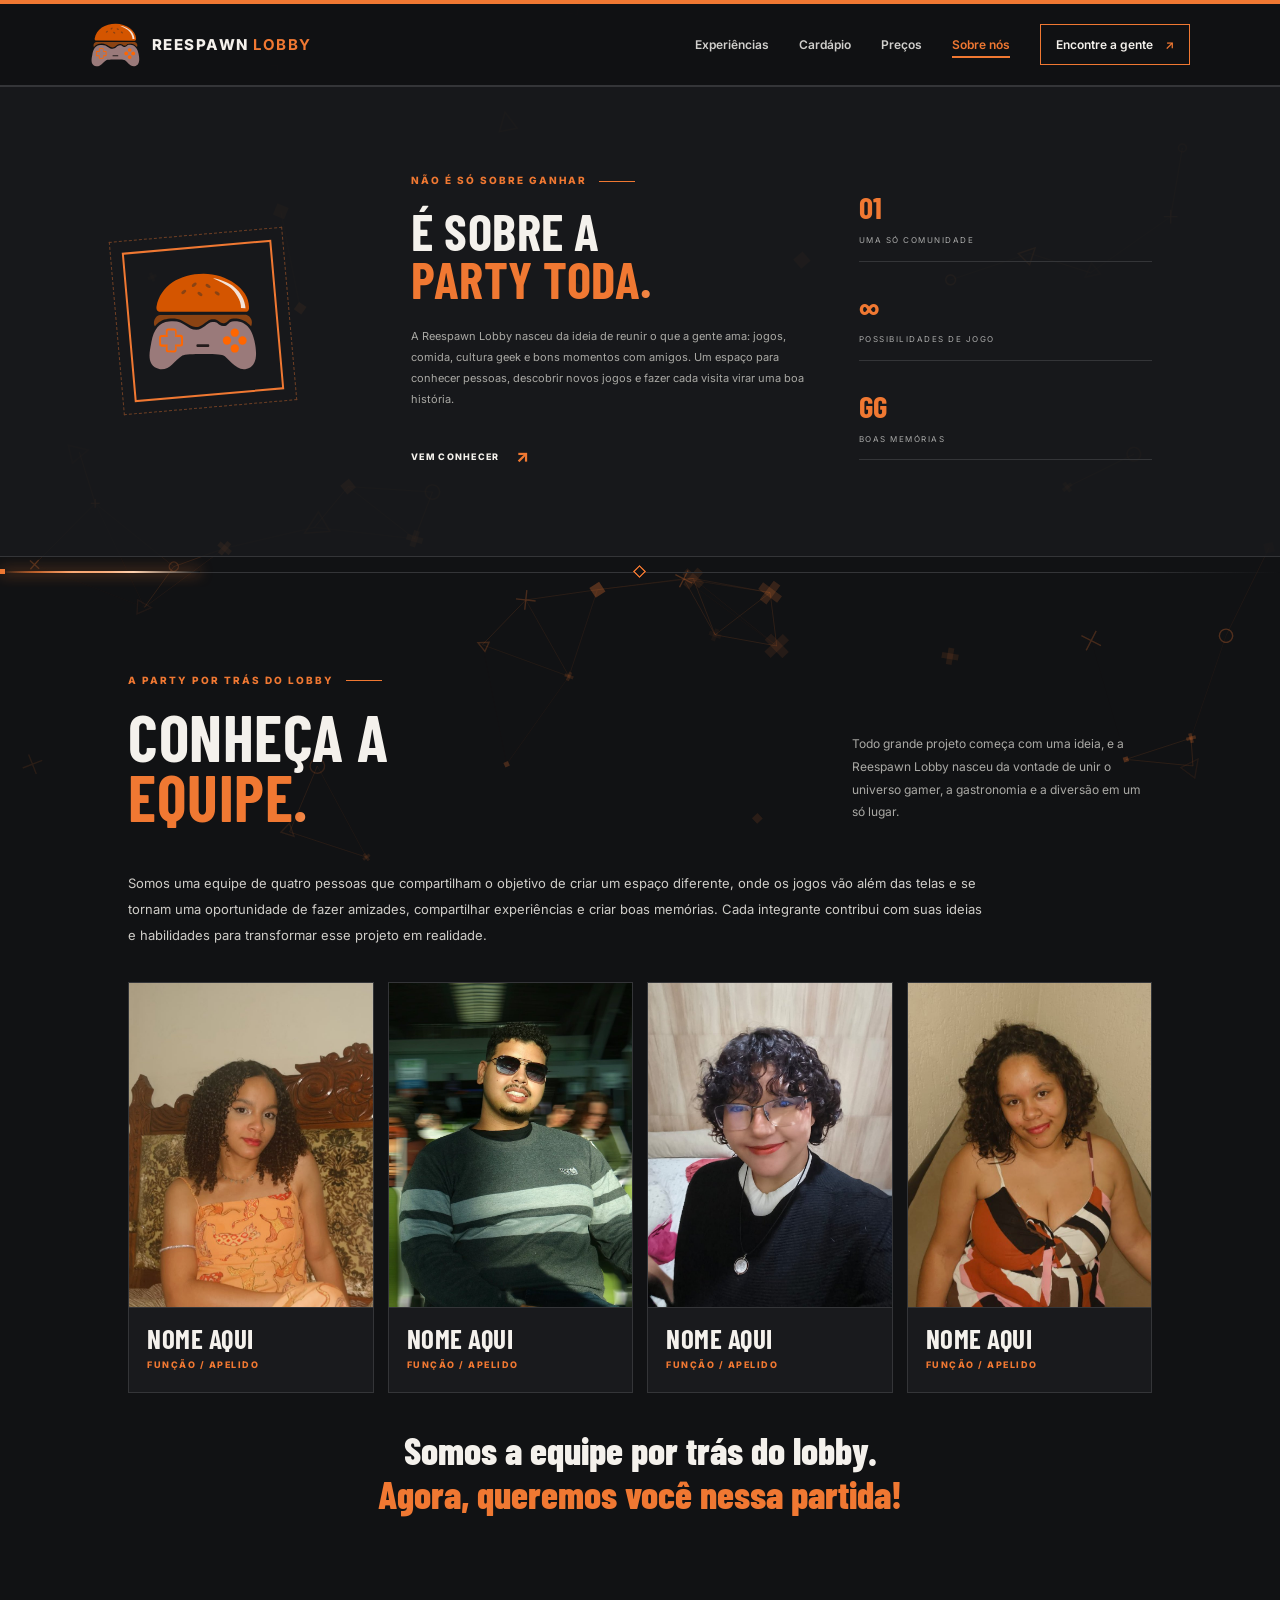
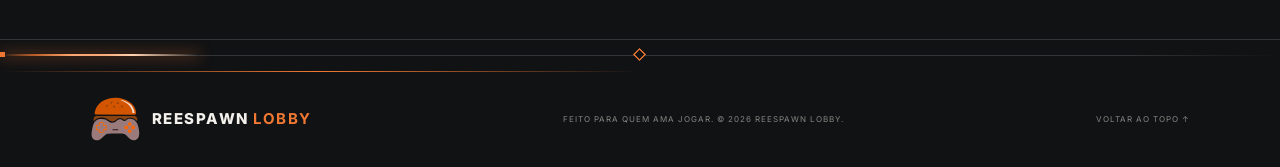
==== sobre.html @ b93eeaef "Reespawn Lobby" ====
<!DOCTYPE html>
<html lang="pt-BR">
<head>
  <meta charset="UTF-8">
  <meta name="viewport" content="width=device-width, initial-scale=1.0">
  <meta name="description" content="A história e a comunidade da Reespawn Lobby.">
  <title>Sobre nós | Reespawn Lobby</title>
  <link rel="icon" type="image/svg+xml" href="assets/logo-icon.svg">
  <link rel="preconnect" href="https://fonts.googleapis.com">
  <link rel="preconnect" href="https://fonts.gstatic.com" crossorigin>
  <link href="https://fonts.googleapis.com/css2?family=Barlow+Condensed:wght@600;700;800&family=Inter:wght@400;500;600;700&display=swap" rel="stylesheet">
  <link rel="stylesheet" href="style.css">
</head>
<body>
  <div class="top-line" id="inicio"></div>
  <header class="header">
    <a class="brand" href="index.html" aria-label="Reespawn Lobby - início">
      <img class="brand-logo" src="assets/logo-icon.svg" alt="">
      <span class="brand-name">REESPAWN <b>LOBBY</b></span>
    </a>
    <button class="menu-toggle" id="menuToggle" aria-label="Abrir menu" aria-expanded="false">☰</button>
    <nav class="nav" id="nav">
      <a href="experiencias.html">Experiências</a><a href="cardapio.html">Cardápio</a><a href="precos.html">Preços</a><a href="sobre.html" class="active" aria-current="page">Sobre nós</a>
      <a class="nav-cta" href="contato.html">Encontre a gente <span>↗</span></a>
    </nav>
  </header>

  <main>
    <section class="community" id="sobre">
      <div class="community-mark"><img src="assets/logo-icon.svg" alt="Logo Reespawn Lobby"></div>
      <div class="community-copy">
        <div class="eyebrow">NÃO É SÓ SOBRE GANHAR</div>
        <h2>É SOBRE A<br><span>PARTY TODA.</span></h2>
        <p>A Reespawn Lobby nasceu da ideia de reunir o que a gente ama: jogos, comida, cultura geek e bons momentos com amigos. Um espaço para conhecer pessoas, descobrir novos jogos e fazer cada visita virar uma boa história.</p>
        <a href="contato.html" class="text-link">VEM CONHECER <span>↗</span></a>
      </div>
      <div class="community-stats">
        <div><strong>01</strong><span>UMA SÓ COMUNIDADE</span></div>
        <div><strong>∞</strong><span>POSSIBILIDADES DE JOGO</span></div>
        <div><strong>GG</strong><span>BOAS MEMÓRIAS</span></div>
      </div>
    </section>
    <section class="team-section" id="equipe">
      <div class="section-heading">
        <div><div class="eyebrow">A PARTY POR TRÁS DO LOBBY</div><h2>CONHEÇA A<br><span>EQUIPE.</span></h2></div>
        <p>Todo grande projeto começa com uma ideia, e a Reespawn Lobby nasceu da vontade de unir o universo gamer, a gastronomia e a diversão em um só lugar.</p>
      </div>
      <p class="about-text">Somos uma equipe de quatro pessoas que compartilham o objetivo de criar um espaço diferente, onde os jogos vão além das telas e se tornam uma oportunidade de fazer amizades, compartilhar experiências e criar boas memórias. Cada integrante contribui com suas ideias e habilidades para transformar esse projeto em realidade.</p>
      <div class="team-grid" style="margin-top:34px">
        <article class="team-card">
          <div class="team-photo"><img src="assets/equipe/equipe-1.jpg" alt="Foto do colaborador 1" loading="lazy"></div>
          <div class="team-info"><b>NOME AQUI</b><span>FUNÇÃO / APELIDO</span></div>
        </article>
        <article class="team-card">
          <div class="team-photo"><img src="assets/equipe/equipe-2.jpg" alt="Foto do colaborador 2" loading="lazy"></div>
          <div class="team-info"><b>NOME AQUI</b><span>FUNÇÃO / APELIDO</span></div>
        </article>
        <article class="team-card">
          <div class="team-photo"><img src="assets/equipe/equipe-3.jpg" alt="Foto do colaborador 3" loading="lazy"></div>
          <div class="team-info"><b>NOME AQUI</b><span>FUNÇÃO / APELIDO</span></div>
        </article>
        <article class="team-card">
          <div class="team-photo"><img src="assets/equipe/equipe-4.jpg" alt="Foto do colaborador 4" loading="lazy"></div>
          <div class="team-info"><b>NOME AQUI</b><span>FUNÇÃO / APELIDO</span></div>
        </article>
      </div>
      <p class="team-closing">Somos a equipe por trás do lobby.<br><span>Agora, queremos você nessa partida!</span></p>
    </section>
  </main>

  <footer class="footer">
    <a class="brand" href="index.html"><img class="brand-logo" src="assets/logo-icon.svg" alt=""><span class="brand-name">REESPAWN <b>LOBBY</b></span></a>
    <p>FEITO PARA QUEM AMA JOGAR. © <span id="year"></span> REESPAWN LOBBY.</p>
    <a href="#inicio" class="back-top">VOLTAR AO TOPO ↑</a>
  </footer>
  <script src="config.js"></script>
  <script src="script.js"></script>
</body>
</html>
---- style.css ----
/* REESPAWN LOBBY — personalize as cores nas variáveis abaixo */
:root{--bg:#111214;--panel:#191a1d;--panel2:#202226;--orange:#f07832;--orange2:#ff985b;--text:#f4f1ec;--muted:#aaa9a5;--line:#343538;--display:"Barlow Condensed",Impact,sans-serif;--body:"Inter",Arial,sans-serif}
*{box-sizing:border-box}html{scroll-behavior:smooth;scroll-padding-top:90px}body{margin:0;background:var(--bg);color:var(--text);font-family:var(--body);line-height:1.6}a{color:inherit;text-decoration:none}button{font:inherit}.top-line{height:4px;background:var(--orange)}.header{height:82px;display:flex;align-items:center;justify-content:space-between;padding:0 7%;border-bottom:1px solid var(--line);background:rgba(17,18,20,.96);position:sticky;top:0;z-index:10;backdrop-filter:blur(12px)}.brand{display:flex;align-items:center;gap:11px}.brand-icon{width:39px;height:39px;border:2px solid var(--orange);display:grid;place-items:center;font-weight:800;font-size:23px;color:var(--orange);position:relative}.brand-icon span{font-size:12px;position:absolute;right:1px;bottom:-4px;background:var(--bg)}.brand-name{font-size:15px;font-weight:800;letter-spacing:1.5px}.brand-name b{color:var(--orange)}.nav{display:flex;align-items:center;gap:30px;font-size:12px;font-weight:600;color:#d0cfcc}.nav a:not(.nav-cta):hover,.text-link:hover{color:var(--orange)}.nav-cta{border:1px solid var(--orange);padding:10px 15px;color:var(--text)}.nav-cta span{color:var(--orange);margin-left:9px}.menu-toggle{display:none;background:none;color:var(--text);border:0;font-size:25px}
.hero{min-height:620px;padding:90px 10% 62px;position:relative;overflow:hidden;display:grid;grid-template-columns:1.1fr .9fr;align-items:center;border-bottom:1px solid var(--line)}.hero-grid{position:absolute;inset:0;background-image:linear-gradient(rgba(255,255,255,.025) 1px,transparent 1px),linear-gradient(90deg,rgba(255,255,255,.025) 1px,transparent 1px);background-size:45px 45px;mask-image:linear-gradient(90deg,black,transparent 90%);pointer-events:none}.hero-content{position:relative;z-index:1;max-width:570px}.eyebrow{font-size:10px;letter-spacing:2px;font-weight:800;color:var(--orange);margin-bottom:19px}.status-dot{display:inline-block;width:7px;height:7px;border-radius:50%;background:var(--orange);margin-right:8px;box-shadow:0 0 12px var(--orange)}h1,h2,h3,p{margin-top:0}h1,h2,h3{font-family:var(--display);line-height:.95;letter-spacing:.5px}h1{font-size:clamp(58px,7vw,94px);margin-bottom:24px;font-weight:800}h1 span,h2 span{color:var(--orange)}.hero-content>p{max-width:430px;color:var(--muted);font-size:14px;line-height:1.9}.hero-actions{display:flex;gap:12px;flex-wrap:wrap;margin-top:30px}.button{min-height:47px;display:inline-flex;align-items:center;justify-content:center;gap:20px;padding:0 20px;font-size:10px;font-weight:800;letter-spacing:1px;transition:transform .2s,background .2s}.button:hover{transform:translateY(-2px)}.button-primary{background:var(--orange);color:#171311}.button-primary:hover{background:var(--orange2)}.button-ghost{border:1px solid #55565a}.button span{font-size:17px}.hero-note{margin-top:46px;font-size:10px;letter-spacing:2px;font-weight:700}.note-icon{color:var(--orange);margin-right:8px}.hero-art{height:390px;position:relative;display:grid;place-items:center}.art-ring{position:absolute;border:1px solid rgba(240,120,50,.28);border-radius:50%;transform:rotate(-22deg)}.ring-one{width:350px;height:280px}.ring-two{width:285px;height:370px;transform:rotate(38deg)}.art-card{width:235px;height:300px;position:absolute;border:1px solid #5a3c2d;background:linear-gradient(145deg,#28201c,#151619 70%);padding:17px;box-shadow:0 25px 70px #0008}.card-back{transform:rotate(12deg) translate(34px,0);background:var(--orange);color:#21150e;font-family:var(--display);font-size:24px;line-height:.95;font-weight:800;padding-top:50px}.card-back strong{font-size:100px}.card-front{transform:rotate(-7deg);display:flex;flex-direction:column;justify-content:space-between;background:radial-gradient(circle at 50% 42%,#50301f,#1a1919 58%)}.card-top,.card-bottom{display:flex;justify-content:space-between;font-size:8px;letter-spacing:1.3px}.live{color:var(--orange)}.controller{font-size:75px;text-align:center;color:var(--orange);text-shadow:0 0 30px #f0783266;transform:rotate(-15deg)}.card-title{font-family:var(--display);font-weight:800;font-size:43px;line-height:.83}.card-title span{color:var(--orange)}.card-bottom{border-top:1px solid #ffffff25;padding-top:10px}.pixel{position:absolute;width:15px;height:15px;background:var(--orange);box-shadow:20px 0 var(--orange),0 20px var(--orange)}.pixel-one{right:5%;top:18%}.pixel-two{left:7%;bottom:14%;transform:scale(.55);opacity:.6}.floating-tag{position:absolute;right:0;bottom:14%;font-size:9px;letter-spacing:1px;background:#26272a;border:1px solid #4a4a4a;padding:10px 13px;transform:rotate(-5deg)}.floating-tag span{color:var(--orange);margin-left:8px}.hero-bottom{position:absolute;bottom:20px;left:7%;right:7%;display:flex;justify-content:space-between;color:#777;font-size:8px;letter-spacing:1.5px}.ticker{overflow:hidden;white-space:nowrap;background:var(--orange);color:#20150f;padding:13px 0;font-family:var(--display);font-size:21px;font-weight:800;letter-spacing:2px}.ticker div{word-spacing:12px;text-align:center}.ticker span{margin:0 18px}
.section{padding:100px 10%}.section-heading{display:flex;align-items:end;justify-content:space-between;gap:35px;margin-bottom:42px}.section-heading h2,.food-content h2,.community h2,.contact-section h2{font-size:clamp(43px,5vw,65px);margin-bottom:0}.section-heading>p{max-width:300px;color:var(--muted);font-size:12px;line-height:1.9;margin-bottom:4px}.experience-grid{display:grid;grid-template-columns:repeat(3,1fr);gap:14px}.experience-card{min-height:315px;padding:25px;background:var(--panel);border:1px solid var(--line);position:relative;overflow:hidden;transition:transform .25s,border-color .25s}.experience-card:hover{transform:translateY(-5px);border-color:var(--orange)}.experience-card:after{content:"";position:absolute;width:150px;height:150px;border:1px solid #f0783222;border-radius:50%;right:-65px;top:65px;box-shadow:0 0 0 18px #f0783207,0 0 0 36px #f0783205}.exp-number{font-size:9px;color:#8b8b87;letter-spacing:1.5px}.exp-symbol{font-size:39px;color:var(--orange);margin:31px 0 24px}.experience-card h3{font-size:27px;margin-bottom:12px}.experience-card p{font-size:11px;line-height:1.8;color:var(--muted);max-width:230px;min-height:58px}.text-link{display:inline-flex;gap:16px;align-items:center;font-size:9px;font-weight:800;letter-spacing:1.3px;margin-top:12px}.text-link span{color:var(--orange);font-size:17px}
.food-section{display:grid;grid-template-columns:1fr 1fr;background:#191a1c;border-top:1px solid var(--line);border-bottom:1px solid var(--line)}.food-visual{min-height:530px;position:relative;overflow:hidden;display:grid;place-items:center;background:radial-gradient(ellipse at center,#50301f 0%,#2a211d 35%,#171719 72%)}.food-visual:before,.food-visual:after{content:"";position:absolute;border:1px solid #f0783230;border-radius:50%;width:410px;height:410px}.food-visual:after{width:330px;height:330px}.food-plate{z-index:1;width:250px;height:250px;border-radius:50%;border:12px solid #d9d0c2;background:radial-gradient(circle,#f07832 0 4%,#42281d 5% 25%,#171719 26% 30%,#d9d0c2 31% 34%,#29201b 35%);display:flex;align-items:center;justify-content:center;flex-direction:column;box-shadow:0 15px 45px #0009,inset 0 0 0 4px #171719;transform:rotate(-12deg)}.food-plate span{font-family:var(--display);font-weight:800;font-size:68px;color:var(--orange);text-shadow:3px 3px #111}.food-plate small{font-size:13px;font-weight:800;color:#f4f1ec;letter-spacing:2px}.food-stamp{position:absolute;top:14%;left:14%;width:95px;height:95px;border:1px solid var(--orange);border-radius:50%;display:grid;place-content:center;text-align:center;font-size:9px;line-height:1.2;letter-spacing:1px;transform:rotate(-14deg)}.food-stamp b{font-size:14px;color:var(--orange)}.food-caption{position:absolute;bottom:10%;font-size:9px;letter-spacing:3px;color:#aaa}.food-content{padding:85px 12% 70px 10%;align-self:center}.food-content>p{font-size:12px;color:var(--muted);line-height:2;margin:25px 0}.food-features{display:grid;gap:17px;margin:28px 0}.food-features>div{display:flex;gap:13px;align-items:flex-start}.food-features>div>span{color:var(--orange);font-size:18px}.food-features section{display:grid;gap:4px}.food-features b{font-size:12px}.food-features small{font-size:10px;color:var(--muted)}.small-note{font-size:9px!important;color:#7f7f7b!important;margin-top:15px!important}.prices{background:var(--bg)}.price-tabs{display:flex;gap:8px;flex-wrap:wrap;margin-bottom:22px}.price-tab{background:transparent;border:1px solid var(--line);color:#aaa;padding:10px 18px;font-size:9px;letter-spacing:1px;font-weight:800;cursor:pointer}.price-tab.active,.price-tab:hover{background:var(--orange);border-color:var(--orange);color:#1c1511}.price-grid{display:grid;grid-template-columns:repeat(3,1fr);gap:12px}.price-card{background:var(--panel);border:1px solid var(--line);padding:22px;min-height:170px;display:flex;flex-direction:column}.price-category{font-size:8px;letter-spacing:1.5px;color:var(--orange);font-weight:800}.price-card h3{font-size:24px;margin:15px 0 8px}.price-card p{font-size:10px;color:var(--muted);line-height:1.7;margin-bottom:15px}.price-bottom{margin-top:auto;border-top:1px solid var(--line);padding-top:12px;display:flex;align-items:center;justify-content:space-between}.price-bottom strong{font-size:20px;color:var(--orange);font-family:var(--display)}.price-bottom span{font-size:8px;color:#888;letter-spacing:1px}.price-disclaimer{font-size:9px;color:#858581;margin-top:18px}code{color:var(--orange);font-size:.95em}
.community{padding:85px 10%;display:grid;grid-template-columns:.65fr 1.1fr .8fr;gap:45px;align-items:center;background:#1a1b1d;border-top:1px solid var(--line);border-bottom:1px solid var(--line)}.community-mark{width:150px;height:150px;border:2px solid var(--orange);display:grid;place-items:center;font-family:var(--display);font-size:92px;font-weight:800;color:var(--orange);position:relative;transform:rotate(-5deg)}.community-mark span{position:absolute;font-size:30px;right:15px;bottom:12px;background:#1a1b1d}.community-copy h2{font-size:51px}.community-copy>p{font-size:11px;line-height:1.9;color:var(--muted);margin:22px 0}.community-stats{display:grid;gap:20px}.community-stats>div{display:grid;gap:2px;border-bottom:1px solid var(--line);padding-bottom:14px}.community-stats strong{font-family:var(--display);font-size:31px;color:var(--orange)}.community-stats span{font-size:8px;letter-spacing:1.5px;color:#aaa}
.contact-section{padding:90px 10%;display:grid;grid-template-columns:1fr 1fr;gap:60px}.contact-section h2{font-size:clamp(52px,6vw,76px)}.contact-info>p{font-size:12px;color:var(--muted);line-height:1.9}.contact-line{display:flex;justify-content:space-between;gap:15px;border-bottom:1px solid var(--line);padding:14px 0;font-size:10px}.contact-line span{color:#858581;letter-spacing:1px}.contact-line b{text-align:right;font-weight:600}.contact-info .button{margin-top:25px}.footer{border-top:1px solid var(--line);padding:25px 7%;display:flex;align-items:center;justify-content:space-between;gap:20px}.footer p,.back-top{font-size:8px;letter-spacing:1px;color:#858581;margin:0}.back-top:hover{color:var(--orange)}
@media(max-width:900px){.header{padding:0 5%}.nav{gap:16px}.hero{padding-left:7%;padding-right:7%;grid-template-columns:1.1fr .9fr}.art-card{transform:scale(.85) rotate(-7deg)}.card-back{transform:scale(.85) rotate(12deg) translate(34px,0)}.section{padding:75px 7%}.food-content{padding:65px 8%}.community{padding:70px 7%;grid-template-columns:.5fr 1fr;gap:35px}.community-stats{grid-column:2;grid-template-columns:repeat(3,1fr)}.community-stats>div{border-bottom:0}.contact-section{padding:75px 7%}}
@media(max-width:680px){.header{height:70px}.menu-toggle{display:block}.nav{display:none;position:absolute;top:69px;left:0;right:0;padding:20px 6%;background:#17181a;border-bottom:1px solid var(--line);flex-direction:column;align-items:stretch;gap:0}.nav.open{display:flex}.nav a{padding:13px 0}.nav .nav-cta{padding:12px;margin-top:8px;text-align:center}.hero{display:block;padding:76px 7% 85px;min-height:auto}.hero-content{max-width:none}.hero h1{font-size:clamp(54px,13vw,76px)}.hero-art{height:330px;margin-top:10px}.art-card{transform:scale(.8) rotate(-7deg)}.card-back{transform:scale(.8) rotate(12deg) translate(34px,0)}.hero-bottom{left:7%;right:7%;font-size:7px}.hero-bottom span:last-child{display:none}.ticker{font-size:17px}.section{padding:68px 7%}.section-heading{display:block}.section-heading>p{margin-top:20px}.experience-grid,.price-grid{grid-template-columns:1fr}.experience-card{min-height:275px}.experience-card p{min-height:0}.food-section{grid-template-columns:1fr}.food-visual{min-height:360px}.food-plate{width:210px;height:210px}.food-content{padding:55px 7%}.food-content h2{font-size:51px}.community{grid-template-columns:1fr;padding:65px 7%;gap:30px}.community-mark{width:100px;height:100px;font-size:62px}.community-mark span{font-size:23px}.community-copy h2{font-size:48px}.community-stats{grid-column:auto;grid-template-columns:1fr 1fr 1fr;gap:10px}.community-stats span{font-size:7px}.contact-section{grid-template-columns:1fr;gap:32px;padding:65px 7%}.contact-line{font-size:9px}.footer{padding:25px 6%;flex-wrap:wrap}.footer p{order:3;width:100%;line-height:1.7}.brand-name{font-size:13px}}
@media(prefers-reduced-motion:reduce){html{scroll-behavior:auto}*,*::before,*::after{transition:none!important}}
/* LOGO E IMAGENS — adicionados */
.brand-logo{height:46px;width:auto;display:block}
.controller img{height:115px;width:auto;display:inline-block;filter:drop-shadow(0 0 22px #f0783255)}
.exp-symbol{margin:22px 0 18px}.exp-symbol img{height:78px;width:auto;display:block}
.food-img{z-index:1;width:min(340px,80%);height:auto;display:block;transform:rotate(-4deg)}
.community-mark img{width:78%;height:auto;display:block;transform:rotate(5deg)}
@media(max-width:680px){.brand-logo{height:40px}.food-img{width:min(280px,80%)}}
/* MULTIPÁGINAS — navegação e transições */
@view-transition{navigation:auto}
main{animation:pageIn .5s ease both}
@keyframes pageIn{from{opacity:0;transform:translateY(14px)}to{opacity:1;transform:none}}
.nav a.active:not(.nav-cta){color:var(--orange)}
.nav-cta.active{background:var(--orange);color:#171311}.nav-cta.active span{color:#171311}
.reveal{opacity:0;transform:translateY(22px);transition:opacity .6s ease,transform .6s ease}
.reveal.in{opacity:1;transform:none}
.experience-card.reveal.in{transition:opacity .6s ease,transform .25s,border-color .25s}
.explore-grid{display:grid;grid-template-columns:repeat(4,1fr);gap:14px}
a.experience-card{display:block;min-height:300px}
.explore .experience-card p{min-height:58px}
@media(max-width:900px){.explore-grid{grid-template-columns:repeat(2,1fr)}}
@media(max-width:680px){.explore-grid{grid-template-columns:1fr}}
.experiences,.prices{min-height:70vh}
@media(prefers-reduced-motion:reduce){main{animation:none}.reveal{opacity:1;transform:none}}
/* CARDÁPIO COMPLETO, PREÇOS, RESERVA E CONTATO */
.group-head{display:flex;align-items:baseline;justify-content:space-between;gap:20px;margin:42px 0 16px;padding-bottom:12px;border-bottom:1px solid var(--line)}
.group-head h3{font-size:34px;margin:0;color:var(--orange)}.group-head span{font-size:9px;letter-spacing:1.3px;color:#8b8b87}
.menu-controls{display:flex;flex-wrap:wrap;gap:18px 30px;align-items:center;justify-content:space-between;margin-bottom:6px}.menu-controls .price-tabs{margin-bottom:0}
.diet-filters{display:flex;gap:8px;flex-wrap:wrap;align-items:center}.diet-filters>span{font-size:9px;letter-spacing:1.3px;color:#8b8b87;margin-right:4px}
.diet-chip{background:transparent;border:1px solid var(--line);color:#aaa;border-radius:20px;padding:8px 14px;font-size:9px;font-weight:800;letter-spacing:1px;cursor:pointer;transition:.2s}
.diet-chip:hover,.diet-chip.active{border-color:var(--orange);color:var(--orange)}.diet-chip.active{background:#f0783218}
.menu-grid{display:grid;grid-template-columns:repeat(3,1fr);gap:14px}
.menu-card{background:var(--panel);border:1px solid var(--line);display:flex;flex-direction:column;transition:transform .25s,border-color .25s}.menu-card:hover{transform:translateY(-5px);border-color:var(--orange)}
.menu-photo{aspect-ratio:4/3;display:grid;place-items:center;background:radial-gradient(ellipse at center,#50301f 0%,#2a211d 40%,#171719 80%);border-bottom:1px solid var(--line);overflow:hidden}.menu-photo img{width:78%;height:86%;object-fit:contain;filter:drop-shadow(0 12px 18px #0008)}
.menu-body{padding:20px;display:flex;flex-direction:column;gap:12px;flex:1}.menu-top{display:flex;justify-content:space-between;align-items:baseline;gap:12px}.menu-top h3{font-size:27px;margin:0}.menu-top strong{font-family:var(--display);font-size:30px;color:var(--orange);white-space:nowrap}
.menu-body>p{font-size:11px;line-height:1.8;color:var(--muted);margin:0}.chips{display:flex;flex-wrap:wrap;gap:6px}
.chip{font-size:8px;letter-spacing:1px;font-weight:800;border:1px solid #4a4a4a;color:#bdbbb6;padding:4px 8px}.chip-green{border-color:#4d7a3a;color:#8fd16a}
.menu-body details{margin-top:auto;border-top:1px solid var(--line);padding-top:12px}.menu-body summary{cursor:pointer;font-size:9px;letter-spacing:1.3px;font-weight:800;color:var(--orange);list-style:none}.menu-body summary::after{content:" +"}.menu-body details[open] summary::after{content:" −"}
.menu-body details p{font-size:11px;line-height:1.8;color:var(--muted);margin:10px 0 0}
.allergen-note{margin-top:46px;padding:20px 22px;border:1px solid #5a3c2d;background:#f078320d;font-size:11px;line-height:1.9;color:var(--muted)}.allergen-note b{color:var(--orange);letter-spacing:1px}.allergen-note i{display:block;margin-top:6px;font-size:9px;color:#858581}
.empty{color:var(--muted);padding:40px 0}
#priceGroups .price-card{min-height:200px}#priceGroups .price-grid{grid-template-columns:repeat(3,1fr)}
.price-card .price-bottom strong{font-size:42px;line-height:1}.price-card .price-bottom span{font-size:9px;color:#aaa}
.price-card{transition:transform .25s,border-color .25s}.price-card:hover{transform:translateY(-4px);border-color:var(--orange)}
.inline-link{color:var(--orange);text-decoration:underline}
.reserva{background:#1a1b1d;border-top:1px solid var(--line)}
.steps{display:grid;grid-template-columns:repeat(4,1fr);gap:14px;margin-bottom:14px}.step{background:var(--panel);border:1px solid var(--line);padding:24px}.step b{font-family:var(--display);font-size:46px;color:var(--orange);line-height:1}.step h3{font-size:24px;margin:14px 0 8px}.step p{font-size:11px;line-height:1.8;color:var(--muted);margin:0}
.rules-grid{display:grid;grid-template-columns:repeat(3,1fr);gap:14px}.rule-card{border:1px solid var(--line);padding:24px;background:var(--bg)}.rule-card h3{font-size:24px;color:var(--orange);margin-bottom:12px}.rule-card ul{margin:0;padding-left:18px;font-size:11px;line-height:1.9;color:var(--muted)}
.reserva-cta{margin-top:34px;display:flex;flex-wrap:wrap;gap:16px 30px;align-items:center;justify-content:space-between;border-top:1px solid var(--line);padding-top:28px}.reserva-cta>p{font-family:var(--display);font-size:34px;font-weight:800;margin:0}.reserva-cta .hero-actions{margin:0}
.contact-layout{display:grid;grid-template-columns:1fr 1.1fr;gap:50px;align-items:start}.contact-col .hero-actions{margin-top:26px}
.contact-line b{max-width:65%}
.map-box{aspect-ratio:16/10;border:1px solid var(--line);background:var(--panel);overflow:hidden}.map-box iframe{width:100%;height:100%;border:0;filter:grayscale(.3) invert(.9) hue-rotate(180deg) contrast(.9)}
.map-empty{height:100%;display:grid;place-content:center;text-align:center;gap:8px;padding:20px;color:var(--muted);font-size:11px}.map-empty b{font-family:var(--display);font-size:34px;color:var(--orange)}
.route-btn{margin-top:14px}.how{margin-top:26px}.how h3{font-size:24px;color:var(--orange);margin-bottom:10px}.how ul{margin:0;padding-left:18px;font-size:11px;line-height:1.9;color:var(--muted)}
.form-section{background:#1a1b1d;border-top:1px solid var(--line)}
.contact-form{display:grid;grid-template-columns:repeat(3,1fr);gap:16px;max-width:900px}.contact-form label{display:grid;gap:8px;font-size:9px;letter-spacing:1.3px;font-weight:800;color:#aaa}.contact-form .full{grid-column:1/-1}.contact-form label[hidden]{display:none}
.contact-form input,.contact-form select,.contact-form textarea{font:inherit;font-size:13px;letter-spacing:0;font-weight:500;background:var(--bg);color:var(--text);border:1px solid var(--line);padding:13px 14px;border-radius:0;width:100%}
.contact-form input:focus,.contact-form select:focus,.contact-form textarea:focus{outline:0;border-color:var(--orange);box-shadow:0 0 0 3px #f0783222}
.contact-form button{border:0;cursor:pointer}.form-actions{display:flex;flex-wrap:wrap;align-items:center;gap:16px}.form-status{margin:0;font-size:11px;color:var(--muted)}.form-status.ok{color:#8fd16a}.form-status.err{color:#ff985b}
#toast{position:fixed;left:50%;bottom:26px;transform:translate(-50%,20px);background:var(--orange);color:#171311;font-size:12px;font-weight:700;padding:13px 20px;max-width:90vw;opacity:0;pointer-events:none;transition:.3s;z-index:50}#toast.show{opacity:1;transform:translate(-50%,0)}
@media(max-width:900px){.menu-grid,#priceGroups .price-grid,.rules-grid{grid-template-columns:repeat(2,1fr)}.steps{grid-template-columns:repeat(2,1fr)}.contact-layout{grid-template-columns:1fr}}
@media(max-width:680px){.menu-grid,#priceGroups .price-grid,.rules-grid,.steps{grid-template-columns:1fr}.contact-form{grid-template-columns:1fr}.group-head{flex-direction:column;gap:4px}.reserva-cta>p{font-size:28px}.contact-line b{max-width:60%}}
/* FOTOS DO CARDÁPIO — espaço reservado e subtítulos */
.menu-photo.ph{background:repeating-linear-gradient(135deg,#1b1c1f 0 14px,#17181a 14px 28px);flex-direction:column;gap:10px;align-content:center}
.menu-photo.ph .ph-logo{width:64px!important;height:auto!important;opacity:.35;filter:grayscale(.4) drop-shadow(none)}
.menu-photo.ph span{font-size:9px;letter-spacing:2px;color:#6f6f6b;font-weight:800}
.menu-photo img:not(.ph-logo){width:100%;height:100%;object-fit:cover;filter:none}
.sub-head{font-size:11px;letter-spacing:2px;color:#aaa;margin:26px 0 12px;font-weight:800;font-family:var(--body)}
.age-note{margin:0 0 6px;padding:12px 16px;border:1px solid #7a2e2e;background:#e5484d12;font-size:11px;color:#e8b4b4;line-height:1.7}.age-note b{color:#ff7b7b;margin-right:8px}
.chip-red{border-color:#8a3a3a;color:#ff8f8f}
.menu-photo{aspect-ratio:4/3}
@media(max-width:900px){.price-tabs{gap:6px}}

/* preços: extras, jogos e equipe */
.price-extra{margin-top:10px;font-size:9px;letter-spacing:1px;font-weight:800;color:var(--orange);border:1px dashed #f0783266;padding:7px 10px;text-align:center}
.game-card{min-height:0!important}.game-card h3{font-size:22px;margin:10px 0 6px}.game-card p{margin-bottom:0}
.game-note{font-size:10px;color:#858581;margin:14px 0 6px}
.exp-intro{max-width:760px;margin:0 0 42px;padding:22px 24px;border-left:3px solid var(--orange);background:var(--panel);font-size:13px;line-height:2;color:#cfcdc8}
.about-text{max-width:860px;margin:0 0 14px;font-size:13px;line-height:2;color:#cfcdc8}
.team-section{padding:85px 10%;border-bottom:1px solid var(--line)}
.team-grid{display:grid;grid-template-columns:repeat(4,1fr);gap:14px}
.team-card{background:var(--panel);border:1px solid var(--line);transition:transform .25s,border-color .25s}.team-card:hover{transform:translateY(-5px);border-color:var(--orange)}
.team-photo{aspect-ratio:3/4;overflow:hidden;border-bottom:1px solid var(--line);background:#171719}.team-photo img{width:100%;height:100%;object-fit:cover;object-position:center 22%;display:block}
.team-info{padding:16px 18px 20px;display:grid;gap:4px}.team-info b{font-family:var(--display);font-size:27px;letter-spacing:.5px;color:var(--text);line-height:1.1}
.team-info span{font-size:9px;letter-spacing:1.5px;font-weight:800;color:var(--orange)}
.team-closing{text-align:center;margin-top:36px;font-family:var(--display);font-size:clamp(26px,3.4vw,38px);font-weight:800;line-height:1.15}.team-closing span{color:var(--orange)}
@media(max-width:900px){.team-grid{grid-template-columns:repeat(2,1fr)}.team-section{padding:70px 7%}}
@media(max-width:680px){.team-grid{gap:10px}.team-info b{font-size:22px}}

/* ===== RESPONSIVIDADE COMPLETA — adicionado ===== */
img,svg,video,iframe{max-width:100%}
img{height:auto}
html{-webkit-text-size-adjust:100%;text-size-adjust:100%}
body{overflow-x:clip}
h1,h2,h3{overflow-wrap:break-word}
.contact-line b,.menu-top h3,.price-card h3{overflow-wrap:anywhere}
.header{padding-left:max(7%,env(safe-area-inset-left));padding-right:max(7%,env(safe-area-inset-right))}
#toast{bottom:max(26px,env(safe-area-inset-bottom))}
.price-tabs,.diet-filters{-webkit-overflow-scrolling:touch}

/* Telas muito grandes: conteúdo centralizado com largura máxima */
@media(min-width:1500px){
  .header,.footer{padding-left:max(7%,calc((100% - 1360px)/2));padding-right:max(7%,calc((100% - 1360px)/2))}
  .hero,.section,.community,.contact-section,.team-section{padding-left:max(10%,calc((100% - 1280px)/2));padding-right:max(10%,calc((100% - 1280px)/2))}
  .hero-bottom{left:max(7%,calc((100% - 1360px)/2));right:max(7%,calc((100% - 1360px)/2))}
}
@media(min-width:2000px){html{font-size:112.5%}}

/* Notebooks e tablets grandes: menu vira hambúrguer antes de quebrar */
@media(max-width:1020px){
  .menu-toggle{display:block;min-width:44px;min-height:44px;cursor:pointer}
  .nav{display:none;position:absolute;top:100%;left:0;right:0;padding:20px 6%;background:#17181a;border-bottom:1px solid var(--line);flex-direction:column;align-items:stretch;gap:0;font-size:14px;max-height:calc(100vh - 90px);overflow-y:auto}
  .nav.open{display:flex}
  .nav a{padding:14px 0}
  .nav .nav-cta{padding:14px;margin-top:8px;text-align:center}
}

/* Tablets */
@media(max-width:900px){
  .hero{display:block;min-height:auto;padding:76px 7% 90px}
  .hero-content{max-width:none}
  .hero-content>p{max-width:560px}
  .hero-art{height:360px;margin-top:20px}
  .experience-grid,.price-grid{grid-template-columns:repeat(2,1fr)}
  .experience-grid>:last-child:nth-child(odd){grid-column:1/-1}
  .food-section{grid-template-columns:1fr}
  .food-visual{min-height:380px}
  .food-content{padding:60px 7%}
  .contact-form{grid-template-columns:repeat(2,1fr)}
  .map-box{aspect-ratio:4/3}
  .section-heading{flex-wrap:wrap}
}

/* Celulares */
@media(max-width:680px){
  .nav{top:100%}
  .hero{padding:60px 6% 80px}
  .hero h1{font-size:clamp(40px,12.5vw,76px)}
  .hero-content>p{font-size:15px}
  .hero-actions .button{flex:1 1 100%}
  .hero-art{height:310px}
  .section-heading h2,.food-content h2,.community h2,.contact-section h2,.community-copy h2,.food-content h2{font-size:clamp(36px,11vw,51px)}
  .eyebrow{font-size:11px}
  .experience-card p,.food-content>p,.section-heading>p,.menu-body>p,.price-card p,.step p,.rule-card ul,.how ul,.about-text,.exp-intro{font-size:14px}
  .exp-intro,.about-text{line-height:1.8}
  .button{min-height:50px;font-size:12px}
  .text-link{font-size:11px;min-height:44px}
  .price-tabs{flex-wrap:nowrap;overflow-x:auto;margin-left:-6%;margin-right:-6%;padding:0 6% 8px;scrollbar-width:none}
  .price-tabs::-webkit-scrollbar{display:none}
  .price-tab{flex:0 0 auto;min-height:44px;font-size:11px;white-space:nowrap}
  .diet-chip{min-height:40px;font-size:11px}
  .diet-filters>span,.chip,.price-category,.price-bottom span,.group-head span{font-size:11px}
  .contact-line{flex-direction:column;gap:4px;font-size:13px}
  .contact-line b{max-width:100%;text-align:left}
  .contact-form label{font-size:11px}
  .contact-form input,.contact-form select,.contact-form textarea{font-size:16px;min-height:48px}
  .menu-top h3{font-size:24px}
  .menu-top strong{font-size:26px}
  .price-card .price-bottom strong{font-size:36px}
  .team-grid{grid-template-columns:repeat(2,1fr)}
  .team-info span{font-size:10px}
  .footer p,.back-top{font-size:11px}
  .age-note,.allergen-note{font-size:13px}
  .reserva-cta .hero-actions{width:100%}
  .reserva-cta .button{flex:1 1 100%}
  .map-box{aspect-ratio:1/1}
  .ticker{font-size:15px}
}

/* Celulares pequenos */
@media(max-width:380px){
  .brand-name{font-size:11px;letter-spacing:1px}
  .brand-logo{height:34px}
  .hero-art{height:270px}
  .art-card{transform:scale(.68) rotate(-7deg)}
  .card-back{transform:scale(.68) rotate(12deg) translate(34px,0)}
  .team-grid{grid-template-columns:1fr}
  .menu-top{flex-direction:column;gap:2px}
  .community-stats{grid-template-columns:1fr}
}

/* Celular deitado (paisagem): evita blocos altos demais */
@media(max-height:480px) and (orientation:landscape){
  .header{height:60px}
  .hero{padding-top:40px;padding-bottom:60px}
  .nav{max-height:calc(100vh - 70px)}
  .food-visual{min-height:300px}
}

/* Contato — painel ilustrativo no lugar do mapa */
.contact-layout{grid-template-columns:1fr 1fr;align-items:stretch}
.contact-visit-card{border:1px solid var(--line);background:linear-gradient(145deg,#202124,#171719);padding:clamp(28px,4vw,48px);display:flex;flex-direction:column;justify-content:center;min-height:100%;position:relative;overflow:hidden}
.contact-visit-card:after{content:"";position:absolute;width:230px;height:230px;border:1px solid #f0783226;border-radius:50%;right:-90px;bottom:-100px;box-shadow:0 0 0 30px #f0783210,0 0 0 60px #f0783208}
.visit-mark{font-size:10px;letter-spacing:2px;font-weight:800;color:#aaa;margin-bottom:28px}
.visit-mark span{color:var(--orange);margin-left:8px}
.contact-visit-card h3{font-family:var(--display);font-size:clamp(32px,4vw,52px);line-height:1.05;margin:0 0 18px}
.contact-visit-card h3 span{color:var(--orange)}
.contact-visit-card p{font-size:13px;line-height:1.9;color:var(--muted);max-width:430px;margin:0 0 30px}
.visit-note{border-top:1px solid var(--line);padding:15px 0;display:grid;gap:6px;position:relative;z-index:1}
.visit-note span{font-size:9px;letter-spacing:1.5px;color:#888;font-weight:800}
.visit-note b{font-size:13px;letter-spacing:.5px}
@media(max-width:900px){.contact-layout{grid-template-columns:1fr}.contact-visit-card{min-height:320px}}

/* ===== EFEITOS E ANIMAÇÕES — adicionados (só visual, nenhum texto alterado) ===== */
main,.footer{position:relative;z-index:1}
#fxCanvas{position:fixed;inset:0;width:100%;height:100%;z-index:0;pointer-events:none}
.cursor-glow{position:fixed;left:0;top:0;width:520px;height:520px;margin:-260px 0 0 -260px;border-radius:50%;background:radial-gradient(circle,rgba(240,120,50,.11),transparent 62%);pointer-events:none;z-index:0;opacity:0;transition:opacity .4s;will-change:transform}
.cursor-glow.on{opacity:1}
.scroll-progress{position:fixed;left:0;top:0;height:3px;width:100%;background:linear-gradient(90deg,var(--orange),#ffd2b0);box-shadow:0 0 12px var(--orange);transform-origin:0 50%;transform:scaleX(0);z-index:60;pointer-events:none}

/* fundos translúcidos para o fundo animado aparecer por trás */
.food-section{background:rgba(25,26,28,.84)}
.community,.reserva,.form-section{background:rgba(26,27,29,.84)}

/* ---- HERO ---- */
.hero-grid{animation:gridMove 9s linear infinite}
@keyframes gridMove{to{background-position:45px 45px}}
.hero-orbs{position:absolute;inset:0;pointer-events:none;overflow:hidden;transition:transform .5s ease-out}
.orb{position:absolute;border-radius:50%;background:radial-gradient(circle,rgba(240,120,50,.30),rgba(240,120,50,0) 65%);animation:orbDrift 14s ease-in-out infinite alternate}
.orb.o1{width:420px;height:420px;right:6%;top:-8%}
.orb.o2{width:320px;height:320px;left:-4%;bottom:-12%;animation-duration:18s;animation-delay:-4s;opacity:.7}
.orb.o3{width:220px;height:220px;left:44%;top:18%;animation-duration:11s;animation-delay:-7s;opacity:.5}
@keyframes orbDrift{0%{transform:translate(0,0) scale(1)}50%{transform:translate(-40px,30px) scale(1.15)}100%{transform:translate(30px,-35px) scale(.92)}}
.floater{position:absolute;color:var(--orange);opacity:.35;font-family:var(--display);font-weight:800;animation:floatUp linear infinite}
@keyframes floatUp{0%{transform:translateY(40px) rotate(0);opacity:0}12%{opacity:.4}88%{opacity:.4}100%{transform:translateY(-640px) rotate(360deg);opacity:0}}
.hero-content>*{animation:rise .8s cubic-bezier(.2,.7,.2,1) backwards}
.hero-content>*:nth-child(1){animation-delay:.1s}.hero-content>*:nth-child(2){animation-delay:.22s}.hero-content>*:nth-child(3){animation-delay:.34s}.hero-content>*:nth-child(4){animation-delay:.46s}.hero-content>*:nth-child(5){animation-delay:.58s}
@keyframes rise{from{opacity:0;transform:translateY(28px)}to{opacity:1;transform:none}}
.status-dot{animation:ping 1.8s ease-in-out infinite}
@keyframes ping{0%,100%{box-shadow:0 0 0 0 rgba(240,120,50,.6),0 0 12px var(--orange)}60%{box-shadow:0 0 0 9px rgba(240,120,50,0),0 0 12px var(--orange)}}
h1 span,h2 span{background:linear-gradient(100deg,var(--orange) 0%,var(--orange) 38%,#ffd0ad 50%,var(--orange) 62%,var(--orange) 100%);background-size:250% 100%;-webkit-background-clip:text;background-clip:text;-webkit-text-fill-color:transparent;color:var(--orange);animation:shine 5.5s ease-in-out infinite}
@keyframes shine{0%{background-position:120% 0}60%,100%{background-position:-60% 0}}
.art-ring{animation:ringSpin 26s linear infinite}
.ring-two{animation-duration:34s;animation-direction:reverse}
@keyframes ringSpin{to{rotate:360deg}}
.art-ring::after{content:"";position:absolute;left:50%;top:-4px;width:8px;height:8px;margin-left:-4px;background:var(--orange);border-radius:50%;box-shadow:0 0 14px 3px var(--orange)}
.card-front{animation:cardFloat 5.5s ease-in-out infinite}
.card-back{animation:cardFloat 6.5s ease-in-out -2s infinite reverse}
@keyframes cardFloat{0%,100%{translate:0 0}50%{translate:0 -14px}}
.controller img{animation:glowPulse 3s ease-in-out infinite}
@keyframes glowPulse{0%,100%{filter:drop-shadow(0 0 14px #f0783244)}50%{filter:drop-shadow(0 0 34px #f07832aa)}}
.pixel-one{animation:pixelBob 3.2s ease-in-out infinite}
.pixel-two{animation:pixelBob 4.4s ease-in-out -1.5s infinite}
@keyframes pixelBob{0%,100%{translate:0 0}50%{translate:8px -16px}}
.floating-tag{animation:tagBob 4s ease-in-out infinite}
@keyframes tagBob{0%,100%{translate:0 0}50%{translate:-8px -12px}}
.live{animation:blink 1.4s steps(2,jump-none) infinite}
@keyframes blink{50%{opacity:.25}}
.hero-bottom span:last-child{animation:nudge 2s ease-in-out infinite}
@keyframes nudge{50%{translate:0 4px;color:var(--orange)}}

/* ---- FAIXA LARANJA (ticker) ---- */
.ticker{position:relative}
.ticker::before{content:"";position:absolute;inset:0;background:repeating-linear-gradient(115deg,rgba(255,255,255,.10) 0 14px,transparent 14px 30px);animation:stripes 3s linear infinite;pointer-events:none}
.ticker::after{content:"";position:absolute;top:0;bottom:0;width:140px;background:linear-gradient(90deg,transparent,rgba(255,255,255,.35),transparent);animation:glint 4.5s ease-in-out infinite;pointer-events:none}
@keyframes stripes{to{background-position:60px 0}}
@keyframes glint{from{transform:translateX(-200px) skewX(-20deg)}to{transform:translateX(110vw) skewX(-20deg)}}
.ticker.live-ticker .tick-track{display:flex;width:max-content;animation:marquee 32s linear infinite;position:relative;z-index:1}
.ticker.live-ticker:hover .tick-track{animation-play-state:paused}
.ticker.live-ticker .tick-half{display:flex;flex-shrink:0;white-space:nowrap;word-spacing:12px}
.ticker.live-ticker .tick-half>span.unit{display:inline-block;padding-right:0}
@keyframes marquee{to{transform:translateX(-50%)}}
.ticker .tick-half span{display:inline-block;animation:spinStar 4s linear infinite}
@keyframes spinStar{to{rotate:360deg}}
.tick-bits{position:absolute;inset:0;overflow:hidden;pointer-events:none}
.tick-bits i{position:absolute;bottom:-8px;width:6px;height:6px;background:rgba(32,21,15,.35);animation:bitUp linear infinite}
@keyframes bitUp{to{transform:translateY(-60px) rotate(180deg);opacity:0}}

/* ---- DIVISÓRIAS ANIMADAS ---- */
.lobby-divider{position:relative;height:30px;overflow:hidden;z-index:1;pointer-events:none}
.lobby-divider::before{content:"";position:absolute;left:0;right:0;top:50%;height:1px;background:linear-gradient(90deg,transparent,var(--line) 12%,var(--line) 88%,transparent)}
.lobby-divider i,.lobby-divider em{position:absolute;top:50%;height:2px;margin-top:-1px;width:200px;background:linear-gradient(90deg,transparent,var(--orange),#ffd2b0,transparent);box-shadow:0 0 14px var(--orange);animation:sweep 6s linear infinite}
.lobby-divider em{width:110px;opacity:.5;animation-duration:9s;animation-direction:reverse;animation-delay:-3s;box-shadow:none}
@keyframes sweep{from{transform:translateX(-220px)}to{transform:translateX(100vw)}}
.lobby-divider b{position:absolute;left:50%;top:50%;width:9px;height:9px;margin:-5px 0 0 -5px;border:1px solid var(--orange);background:var(--bg);rotate:45deg;animation:diamond 2.4s ease-in-out infinite}
.lobby-divider b::after{content:"";position:absolute;inset:-1px;border:1px solid var(--orange);animation:diamondPing 2.4s ease-out infinite}
@keyframes diamond{50%{background:var(--orange);box-shadow:0 0 14px var(--orange)}}
@keyframes diamondPing{from{transform:scale(1);opacity:.8}to{transform:scale(3);opacity:0}}
.lobby-divider u{position:absolute;top:50%;width:5px;height:5px;margin-top:-3px;background:var(--orange);opacity:.7;text-decoration:none;animation:dotRun linear infinite}
@keyframes dotRun{from{transform:translateX(-10px)}to{transform:translateX(100vw)}}

/* ---- NAVEGAÇÃO, BOTÕES E CARDS ---- */
.brand-logo{transition:transform .35s cubic-bezier(.3,1.6,.5,1),filter .3s}
.brand:hover .brand-logo{transform:rotate(-8deg) scale(1.1);filter:drop-shadow(0 0 12px #f0783299)}
.nav a:not(.nav-cta){position:relative}
.nav a:not(.nav-cta)::after{content:"";position:absolute;left:0;right:0;bottom:-4px;height:2px;background:var(--orange);transform:scaleX(0);transform-origin:0 50%;transition:transform .3s}
.nav a:not(.nav-cta):hover::after,.nav a.active:not(.nav-cta)::after{transform:scaleX(1)}
@media(max-width:1020px){.nav a:not(.nav-cta)::after{display:none}}
.nav-cta{transition:background .25s,color .25s,transform .25s}.nav-cta:hover{background:var(--orange);color:#171311;transform:translateY(-2px)}.nav-cta:hover span{color:#171311}
.button{position:relative;overflow:hidden}
.button-primary::after{content:"";position:absolute;top:0;bottom:0;width:60px;left:-80px;background:linear-gradient(90deg,transparent,rgba(255,255,255,.55),transparent);transform:skewX(-20deg);animation:btnShine 3.8s ease-in-out infinite}
@keyframes btnShine{0%,55%{left:-80px}100%{left:130%}}
.button-ghost{transition:transform .2s,background .25s,border-color .25s}.button-ghost:hover{border-color:var(--orange);background:#f0783214}
.button span{transition:transform .25s}.button:hover span{transform:translate(3px,-3px)}
.experience-card,.menu-card,.price-card,.team-card,.step,.rule-card{position:relative;overflow:hidden}
.experience-card::before,.menu-card::before,.price-card::before,.team-card::before,.step::before,.rule-card::before{content:"";position:absolute;inset:0;background:radial-gradient(260px circle at var(--mx,50%) var(--my,50%),rgba(240,120,50,.17),transparent 65%);opacity:0;transition:opacity .3s;pointer-events:none;z-index:2}
.experience-card:hover::before,.menu-card:hover::before,.price-card:hover::before,.team-card:hover::before,.step:hover::before,.rule-card:hover::before{opacity:1}
.tilt-on{transform:translateY(-5px) perspective(900px) rotateX(var(--rx,0deg)) rotateY(var(--ry,0deg))!important;transition:transform .08s linear,border-color .25s!important}
.experience-card:hover{box-shadow:0 18px 40px rgba(0,0,0,.45),0 0 0 1px rgba(240,120,50,.35)}
.experience-card::after{animation:ringPulse 5s ease-in-out infinite}
@keyframes ringPulse{50%{scale:1.18;opacity:.6}}
.exp-symbol img{animation:bob 4.5s ease-in-out infinite}
.experience-card:nth-child(2) .exp-symbol img{animation-delay:-1s}.experience-card:nth-child(3) .exp-symbol img{animation-delay:-2s}.experience-card:nth-child(4) .exp-symbol img{animation-delay:-3s}
@keyframes bob{0%,100%{translate:0 0}50%{translate:0 -8px}}
.experience-card:hover .exp-symbol img{animation-duration:1.4s}
.text-link span{display:inline-block;transition:transform .25s}.experience-card:hover .text-link span,.text-link:hover span{transform:translate(4px,-4px)}
.menu-grid>*,#priceGroups .price-card,.team-grid>*{animation:cardIn .55s cubic-bezier(.2,.7,.2,1) backwards}
.menu-grid>:nth-child(3n+2),.team-grid>:nth-child(4n+2){animation-delay:.07s}.menu-grid>:nth-child(3n),.team-grid>:nth-child(4n+3){animation-delay:.14s}.team-grid>:nth-child(4n){animation-delay:.21s}
@keyframes cardIn{from{opacity:0;transform:translateY(22px) scale(.97)}to{opacity:1;transform:none}}
.menu-photo img{transition:transform .5s cubic-bezier(.2,.7,.2,1)}.menu-card:hover .menu-photo img{transform:scale(1.08) rotate(-2deg)}
.team-photo img{transition:transform .6s cubic-bezier(.2,.7,.2,1)}.team-card:hover .team-photo img{transform:scale(1.07)}
.price-tab,.diet-chip{transition:background .2s,color .2s,border-color .2s,transform .2s}.price-tab:hover,.diet-chip:hover{transform:translateY(-2px)}
.group-head{position:relative}.group-head::after{content:"";position:absolute;left:0;bottom:-1px;height:2px;width:90px;background:var(--orange);box-shadow:0 0 10px var(--orange);animation:underRun 4s ease-in-out infinite alternate}
@keyframes underRun{to{left:calc(100% - 90px)}}
.section-heading h2,.food-content h2,.community h2,.contact-section h2{position:relative}
.eyebrow{position:relative}.eyebrow::after{content:"";display:inline-block;vertical-align:middle;margin-left:12px;width:36px;height:1px;background:var(--orange);transform-origin:0 50%;animation:eyeLine 3s ease-in-out infinite}
@keyframes eyeLine{0%,100%{transform:scaleX(.3)}50%{transform:scaleX(1)}}

/* ---- SOBRE / CONTATO / COMIDA ---- */
.community-mark{animation:markFloat 5s ease-in-out infinite}
@keyframes markFloat{0%,100%{translate:0 0}50%{translate:0 -10px}}
.community-mark::before{content:"";position:absolute;inset:-14px;border:1px dashed rgba(240,120,50,.4);animation:ringSpin 18s linear infinite}
.community-stats strong{display:inline-block;transition:transform .25s,text-shadow .25s}.community-stats>div:hover strong{transform:translateX(6px);text-shadow:0 0 18px rgba(240,120,50,.6)}
.food-img{animation:markFloat 5s ease-in-out infinite}
.food-stamp{animation:ringSpin 22s linear infinite}
.food-visual:before{animation:ringPulse 6s ease-in-out infinite}.food-visual:after{animation:ringPulse 6s ease-in-out -3s infinite}
.contact-visit-card::after{animation:ringPulse 5s ease-in-out infinite}
.visit-mark span{display:inline-block;animation:blink 1.6s steps(2,jump-none) infinite}
.contact-form input:focus,.contact-form select:focus,.contact-form textarea:focus{transition:box-shadow .25s,border-color .25s}
.back-top{transition:color .2s,transform .2s;display:inline-block}.back-top:hover{transform:translateY(-3px)}
.footer{border-top-color:transparent;background:linear-gradient(var(--bg),var(--bg)) padding-box}
.footer::before{content:"";position:absolute;left:0;right:0;top:0;height:1px;background:linear-gradient(90deg,transparent,var(--orange),transparent);background-size:50% 100%;background-repeat:no-repeat;animation:footerLine 6s linear infinite}
@keyframes footerLine{from{background-position:-60% 0}to{background-position:160% 0}}

@media(max-width:680px){.orb.o1{width:260px;height:260px}.orb.o3{display:none}.cursor-glow{display:none}.ticker::after{display:none}}
@media(prefers-reduced-motion:reduce){
  *,*::before,*::after{animation:none!important}
  #fxCanvas,.cursor-glow,.scroll-progress,.hero-orbs,.tick-bits{display:none!important}
  .ticker.live-ticker .tick-track{transform:none}
}
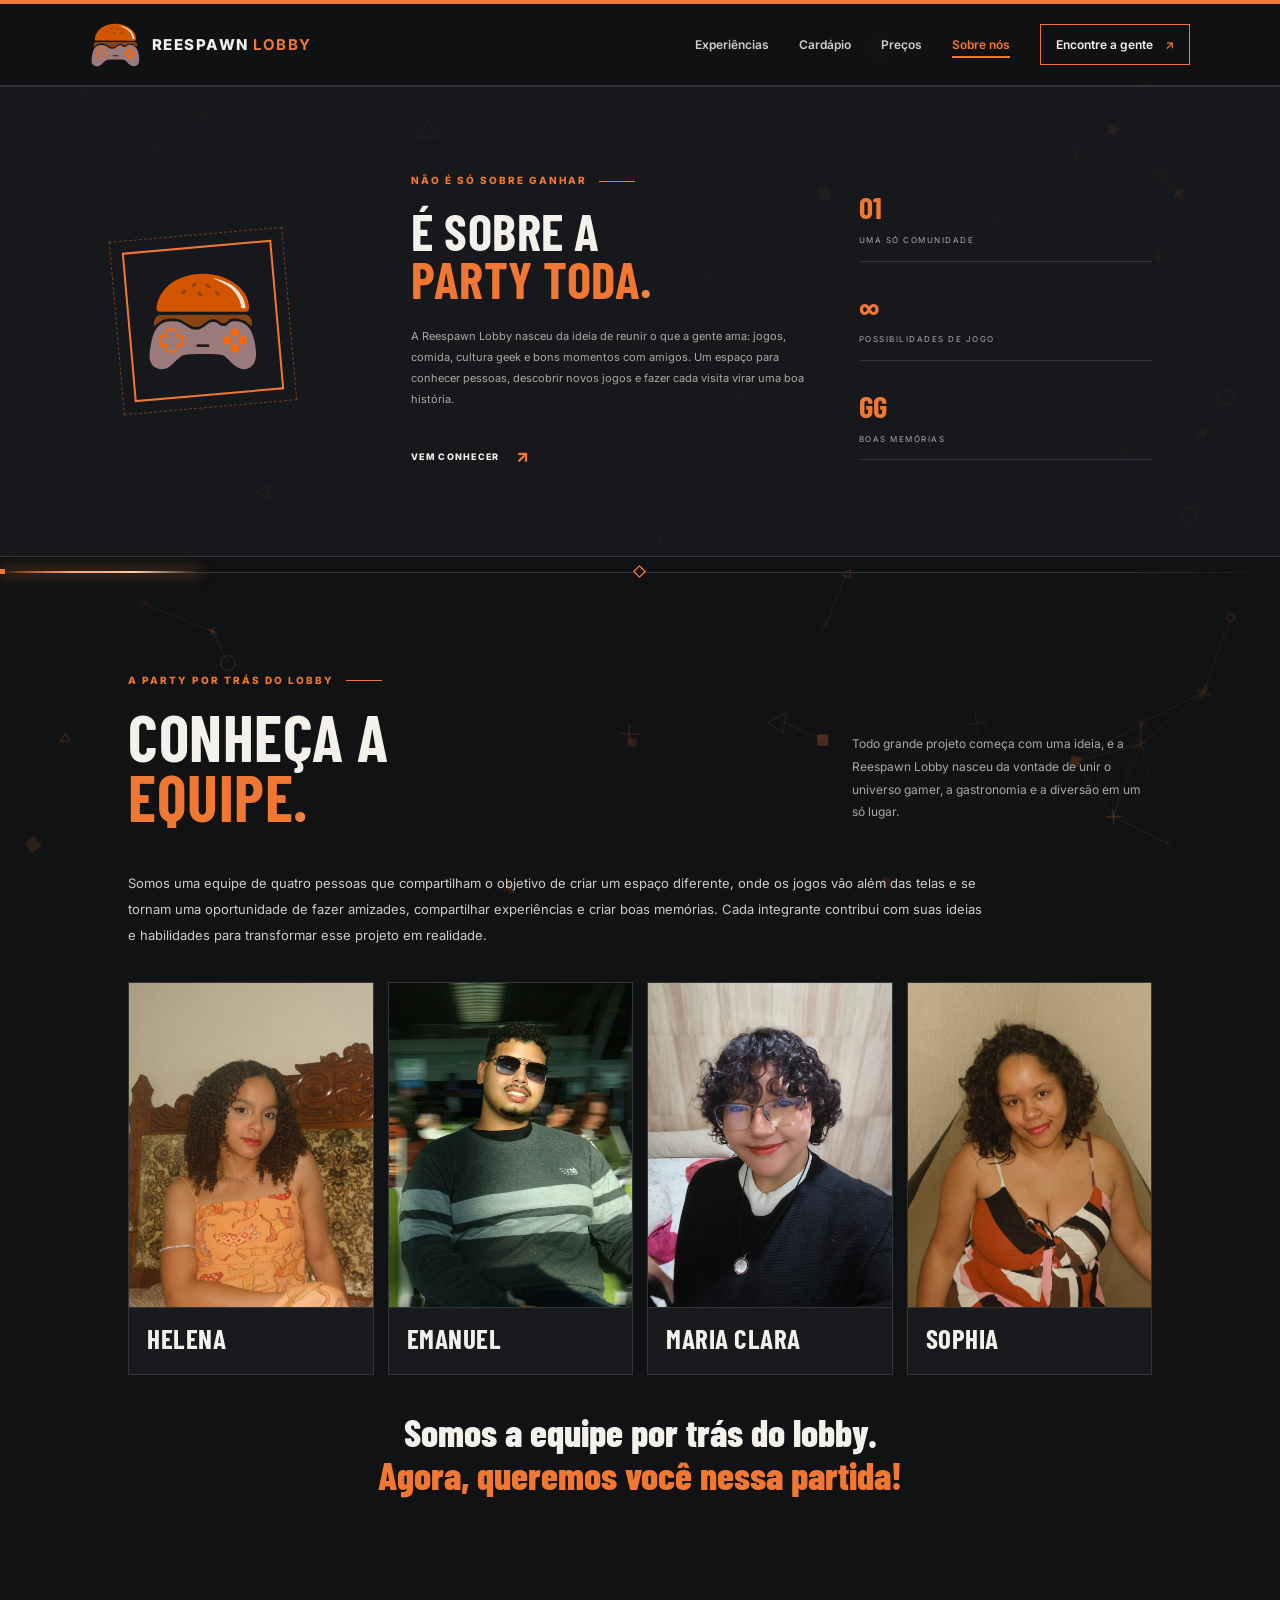
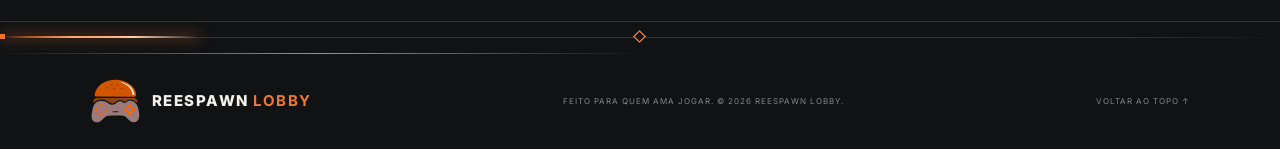
==== commit cf7b6645: "Update team member names in sobre.html" ====
--- a/sobre.html
+++ b/sobre.html
@@ -49,19 +49,19 @@
       <div class="team-grid" style="margin-top:34px">
         <article class="team-card">
           <div class="team-photo"><img src="assets/equipe/equipe-1.jpg" alt="Foto do colaborador 1" loading="lazy"></div>
-          <div class="team-info"><b>NOME AQUI</b><span>FUNÇÃO / APELIDO</span></div>
+          <div class="team-info"><b>HELENA</b>
         </article>
         <article class="team-card">
           <div class="team-photo"><img src="assets/equipe/equipe-2.jpg" alt="Foto do colaborador 2" loading="lazy"></div>
-          <div class="team-info"><b>NOME AQUI</b><span>FUNÇÃO / APELIDO</span></div>
+          <div class="team-info"><b>EMANUEL</b>
         </article>
         <article class="team-card">
           <div class="team-photo"><img src="assets/equipe/equipe-3.jpg" alt="Foto do colaborador 3" loading="lazy"></div>
-          <div class="team-info"><b>NOME AQUI</b><span>FUNÇÃO / APELIDO</span></div>
+          <div class="team-info"><b>MARIA CLARA</b>
         </article>
         <article class="team-card">
           <div class="team-photo"><img src="assets/equipe/equipe-4.jpg" alt="Foto do colaborador 4" loading="lazy"></div>
-          <div class="team-info"><b>NOME AQUI</b><span>FUNÇÃO / APELIDO</span></div>
+          <div class="team-info"><b>SOPHIA</b>
         </article>
       </div>
       <p class="team-closing">Somos a equipe por trás do lobby.<br><span>Agora, queremos você nessa partida!</span></p>
